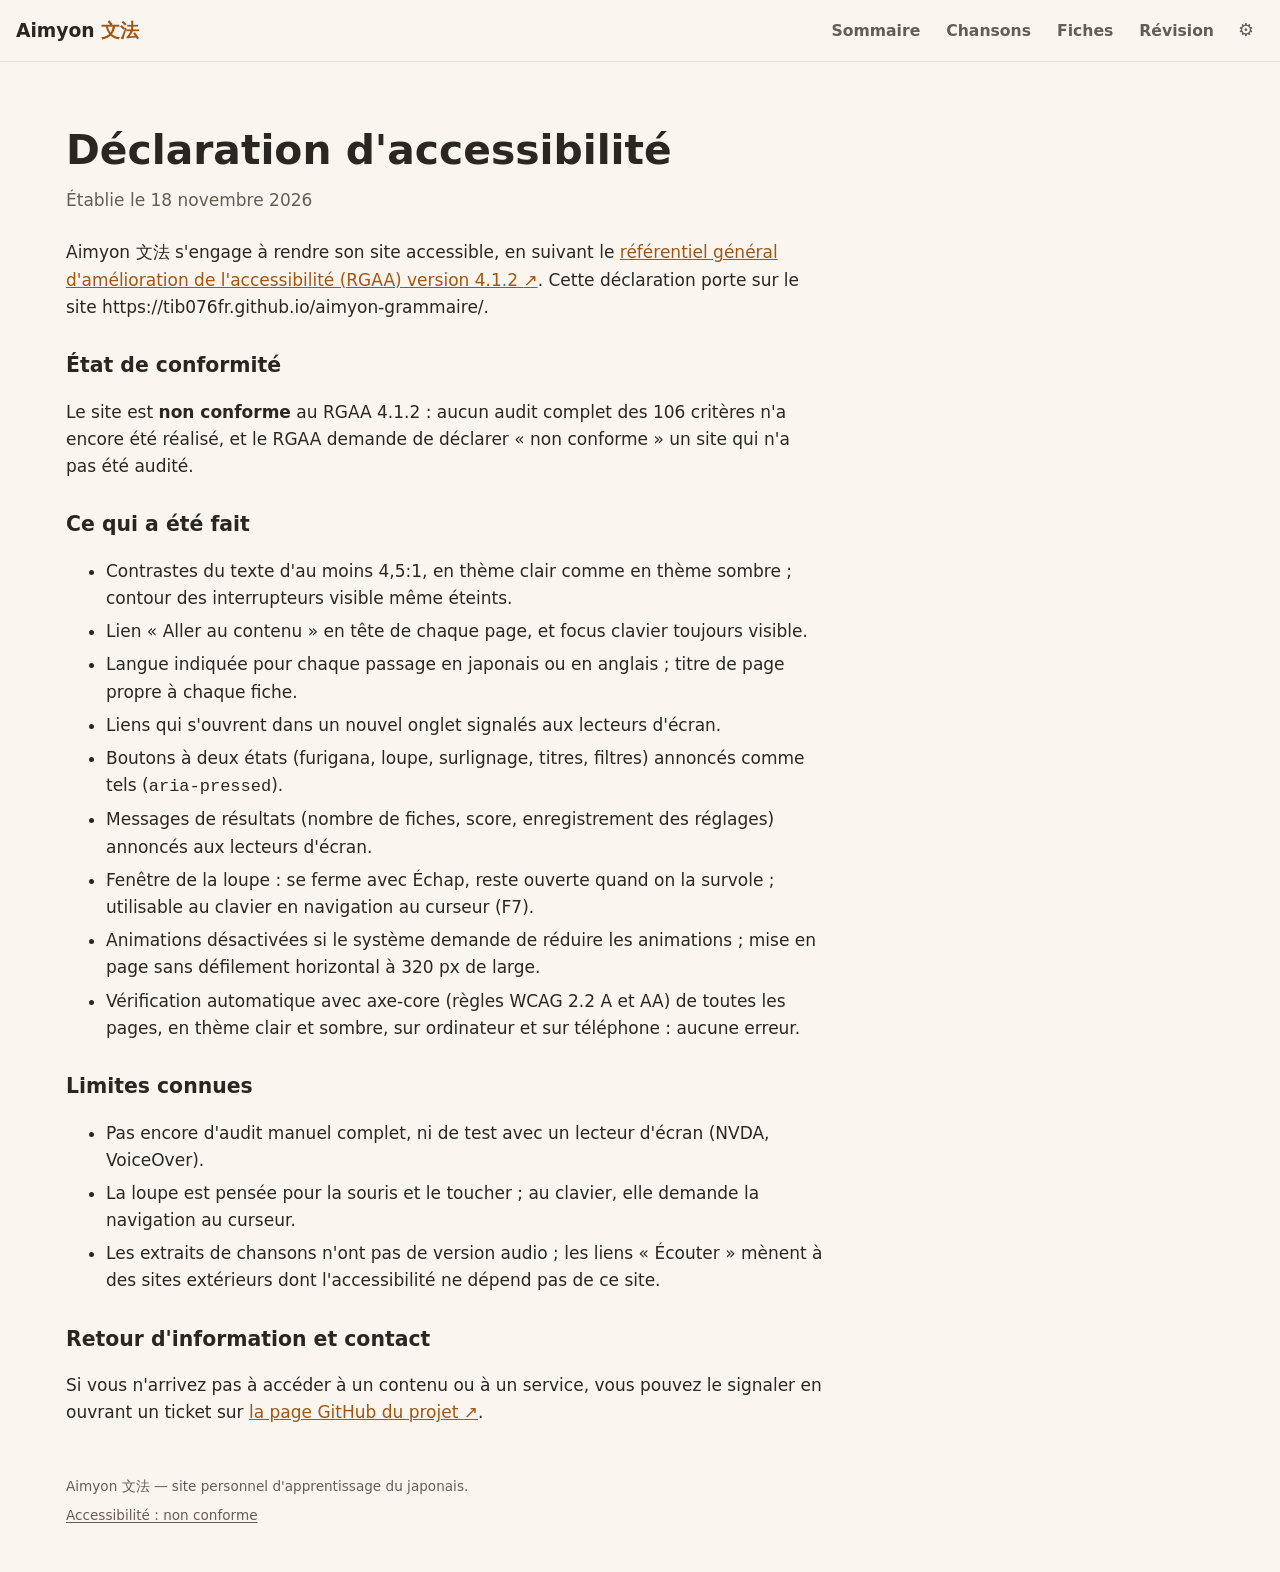
==== accessibilite.html @ 37bebb82 "Accessibilité (RGAA) : contrastes, lien d'évitement, focus visible, nouvelles fenêtres signalées, lo" ====
<!DOCTYPE html>
<html lang="fr">
<head>
  <meta charset="UTF-8">
  <meta http-equiv="Content-Security-Policy" content="default-src 'self'; script-src 'self'; style-src 'self'; img-src 'self' https://is1-ssl.mzstatic.com; connect-src 'none'; object-src 'none'; base-uri 'none'; form-action 'none'">
  <meta name="referrer" content="strict-origin-when-cross-origin">
  <meta name="viewport" content="width=device-width, initial-scale=1, viewport-fit=cover">
  <meta name="theme-color" content="#faf6ef" media="(prefers-color-scheme: light)">
  <meta name="theme-color" content="#1b1917" media="(prefers-color-scheme: dark)">
  <meta name="apple-mobile-web-app-title" content="Aimyon 文法">
  <link rel="apple-touch-icon" href="icone.png">
  <link rel="icon" href="icone.png">
  <title>Accessibilité — Aimyon 文法</title>
  <link rel="stylesheet" href="style.css">
</head>
<body>
  <a class="lien-evitement" href="#contenu">Aller au contenu</a>
  <nav class="nav" aria-label="Navigation principale">
    <a href="index.html" class="nav-logo">Aimyon <span lang="ja">文法</span></a>
    <div class="nav-liens">
      <a href="index.html">Sommaire</a>
      <a href="chansons.html">Chansons</a>
      <a href="fiches.html">Fiches</a>
      <a href="revision.html">Révision</a>
      <a href="reglages.html" class="nav-reglages" title="Réglages" aria-label="Réglages">⚙</a>
    </div>
  </nav>

  <header>
    <h1>Déclaration d'accessibilité</h1>
    <p>Établie le 18 novembre 2026</p>
  </header>

  <main id="contenu" tabindex="-1" class="texte-long">
    <p>Aimyon 文法 s'engage à rendre son site accessible, en suivant le <a href="https://accessibilite.numerique.gouv.fr/methode/criteres-et-tests/" target="_blank" rel="noopener">référentiel général d'amélioration de l'accessibilité (RGAA) version 4.1.2 ↗</a>. Cette déclaration porte sur le site <span lang="en">https://tib076fr.github.io/aimyon-grammaire/</span>.</p>

    <h2>État de conformité</h2>
    <p>Le site est <strong>non conforme</strong> au RGAA 4.1.2 : aucun audit complet des 106 critères n'a encore été réalisé, et le RGAA demande de déclarer « non conforme » un site qui n'a pas été audité.</p>

    <h2>Ce qui a été fait</h2>
    <ul>
      <li>Contrastes du texte d'au moins 4,5:1, en thème clair comme en thème sombre ; contour des interrupteurs visible même éteints.</li>
      <li>Lien « Aller au contenu » en tête de chaque page, et focus clavier toujours visible.</li>
      <li>Langue indiquée pour chaque passage en japonais ou en anglais ; titre de page propre à chaque fiche.</li>
      <li>Liens qui s'ouvrent dans un nouvel onglet signalés aux lecteurs d'écran.</li>
      <li>Boutons à deux états (furigana, loupe, surlignage, titres, filtres) annoncés comme tels (<code>aria-pressed</code>).</li>
      <li>Messages de résultats (nombre de fiches, score, enregistrement des réglages) annoncés aux lecteurs d'écran.</li>
      <li>Fenêtre de la loupe : se ferme avec Échap, reste ouverte quand on la survole ; utilisable au clavier en navigation au curseur (F7).</li>
      <li>Animations désactivées si le système demande de réduire les animations ; mise en page sans défilement horizontal à 320 px de large.</li>
      <li>Vérification automatique avec axe-core (règles WCAG 2.2 A et AA) de toutes les pages, en thème clair et sombre, sur ordinateur et sur téléphone : aucune erreur.</li>
    </ul>

    <h2>Limites connues</h2>
    <ul>
      <li>Pas encore d'audit manuel complet, ni de test avec un lecteur d'écran (NVDA, VoiceOver).</li>
      <li>La loupe est pensée pour la souris et le toucher ; au clavier, elle demande la navigation au curseur.</li>
      <li>Les extraits de chansons n'ont pas de version audio ; les liens « Écouter » mènent à des sites extérieurs dont l'accessibilité ne dépend pas de ce site.</li>
    </ul>

    <h2>Retour d'information et contact</h2>
    <p>Si vous n'arrivez pas à accéder à un contenu ou à un service, vous pouvez le signaler en ouvrant un ticket sur <a href="https://github.com/tib076fr/aimyon-grammaire/issues" target="_blank" rel="noopener">la page GitHub du projet ↗</a>.</p>
  </main>

  <footer>
    Aimyon 文法 — site personnel d'apprentissage du japonais.
    <p class="pied-liens"><a href="accessibilite.html" aria-current="page">Accessibilité : non conforme</a></p>
  </footer>

  <script src="commun.js"></script>
</body>
</html>
---- style.css ----
/* Les couleurs sont définies une seule fois ici, puis réutilisées partout */
:root {
  --fond: #faf6ef;
  --carte: #ffffff;
  --texte: #2a2622;
  --discret: #655d54;
  --accent: #a15513;        /* orange souci (マリーゴールド), assez foncé pour un contraste de 4,5:1 (RGAA 3.2) */
  --accent-doux: #fbe9d5;
  --bord: #e8dfd2;
  --sur-accent: #ffffff;    /* texte posé sur la couleur d'accent */
}

@media (prefers-color-scheme: dark) {
  :root {
    --fond: #1b1917;
    --carte: #262320;
    --texte: #f0ebe4;
    --discret: #a89f94;
    --accent: #f0a04b;
    --accent-doux: #3d2e1e;
    --bord: #3a3531;
    --sur-accent: #1b1917;
  }
}

* { box-sizing: border-box; }

body {
  margin: 0;
  background: var(--fond);
  color: var(--texte);
  font-family: system-ui, "Hiragino Sans", "Noto Sans JP", "Yu Gothic", sans-serif;
  line-height: 1.6;
}

header, main, footer {
  max-width: 760px;
  margin: 0 auto;
  padding: 0 16px;
}

header { padding-top: 40px; padding-bottom: 8px; }
h1 { margin: 0; font-size: 2rem; }
h1 span { color: var(--accent); }
header p { margin: 4px 0 0; color: var(--discret); }

/* Recherche et filtres */
.controles { margin: 24px 0; display: grid; gap: 12px; }

#recherche {
  width: 100%;
  padding: 12px 14px;
  font: inherit;
  color: inherit;
  background: var(--carte);
  border: 1px solid var(--bord);
  border-radius: 10px;
}
#recherche:focus { outline: 2px solid var(--accent); outline-offset: 1px; }

.filtres { display: flex; flex-wrap: wrap; gap: 8px; }
.filtres button {
  padding: 6px 16px;
  font: inherit;
  color: inherit;
  background: var(--carte);
  border: 1px solid var(--bord);
  border-radius: 999px;
  cursor: pointer;
}
.filtres button[aria-pressed="true"] {
  background: var(--accent);
  border-color: var(--accent);
  color: var(--sur-accent);
  font-weight: 600;
}

/* Fiches */
.fiches { display: grid; gap: 16px; }

.fiche {
  background: var(--carte);
  border: 1px solid var(--bord);
  border-radius: 14px;
  padding: 20px;
}

.fiche-tete { display: flex; align-items: center; justify-content: space-between; gap: 12px; }
.fiche h2 { margin: 0; font-size: 1.5rem; }

.niveau {
  font-size: 0.8rem;
  font-weight: 700;
  padding: 2px 10px;
  border-radius: 999px;
  background: var(--accent-doux);
  color: var(--accent);
}

.resume { margin: 4px 0 14px; color: var(--discret); }

blockquote {
  margin: 0 0 14px;
  padding: 14px 16px;
  background: var(--accent-doux);
  border-left: 4px solid var(--accent);
  border-radius: 0 10px 10px 0;
}
blockquote p { margin: 0; }

.japonais { font-size: 1.3rem; line-height: 2.2; }  /* place pour les furigana */
rt { font-size: 0.55em; color: var(--discret); }
.traduction { margin-top: 6px; }

cite { display: block; margin-top: 8px; font-size: 0.9rem; font-style: normal; color: var(--discret); }
cite a { color: var(--accent); font-weight: 600; text-decoration: none; }
cite a:hover { text-decoration: underline; }

.note { margin-top: 10px; padding-top: 10px; border-top: 1px solid var(--bord); font-size: 0.95rem; }

/* Les phrases modèles sont plus discrètes que les extraits de chansons */
blockquote.modele { background: transparent; border: 1px solid var(--bord); border-left: 4px solid var(--bord); }
blockquote.modele .japonais { font-size: 1.15rem; }
blockquote:last-child { margin-bottom: 0; }

.titre-chanson { color: var(--accent); font-weight: 600; }
blockquote:last-of-type { margin-bottom: 0; }
.sources { margin: 12px 0 0; font-size: 0.85rem; color: var(--discret); }
.sources a, footer a { color: inherit; text-decoration: underline; text-underline-offset: 2px; }
.sources a:hover, footer a:hover { color: var(--accent); }

.compteur { margin: 0; font-size: 0.9rem; color: var(--discret); }
.filtres .a-part { margin-left: auto; }

.vide { text-align: center; color: var(--discret); padding: 32px 0; }

footer { padding-top: 32px; padding-bottom: 32px; font-size: 0.8rem; color: var(--discret); }

/* ---------- Téléphone (iPhone) ---------- */
html { -webkit-text-size-adjust: 100%; }

/* Marges de sécurité : encoche et barre du bas */
header, main, footer {
  padding-left: max(16px, env(safe-area-inset-left));
  padding-right: max(16px, env(safe-area-inset-right));
}
footer { padding-bottom: max(32px, env(safe-area-inset-bottom)); }

/* 16px minimum : en dessous, Safari zoome tout seul dans le champ */
#recherche { font-size: 16px; }

/* Cibles assez grandes pour le doigt (44px, recommandation Apple) */
.filtres button { min-height: 44px; }
cite a, .sources a { display: inline-block; padding: 6px 0; }

@media (max-width: 480px) {
  header { padding-top: 24px; }
  h1 { font-size: 1.7rem; }
  .fiche { padding: 16px; }
  blockquote { padding: 12px; }
  .japonais { font-size: 1.2rem; }
  .filtres .a-part { margin-left: 0; }
}

/* Garde le point séparateur collé à son lien quand la ligne se coupe */
.ensemble { white-space: nowrap; }

/* Champ de recherche + bouton « Chercher » sur une même ligne */
.recherche { display: flex; gap: 8px; }
.recherche #recherche { flex: 1; min-width: 0; }
.recherche button {
  padding: 0 18px;
  min-height: 44px;
  font: inherit;
  font-weight: 600;
  color: var(--sur-accent);
  background: var(--accent);
  border: 1px solid var(--accent);
  border-radius: 10px;
  cursor: pointer;
}

/* Le point de grammaire mis en valeur dans la phrase */
mark {
  background: none;
  color: var(--accent);
  font-weight: 700;
  border-bottom: 2px solid var(--accent);
}
mark rt { font-weight: 400; }

/* Lignes de contexte (avant / après) : plus petites et plus pâles */
p.contexte { font-size: 1rem; line-height: 2; color: var(--discret); }
.traduction span { display: block; }
.traduction .contexte { font-size: 0.9rem; color: var(--discret); }

/* ---------- Grand écran (ordinateur) ---------- */
.exemples { display: grid; gap: 14px; }
.exemples blockquote { margin: 0; }

@media (min-width: 1000px) {
  html { font-size: 17px; }
  header, main, footer { max-width: 1180px; }
  header { padding-top: 56px; }
  h1 { font-size: 2.4rem; }
  .controles { margin: 32px 0; }
  .fiches { gap: 22px; }
  .fiche { padding: 28px; }

  /* Les exemples d'une fiche côte à côte : chanson à gauche, modèle à droite */
  .exemples { grid-template-columns: 1fr 1fr; gap: 18px; align-items: start; }
  .exemples blockquote:only-child { grid-column: 1 / -1; }
  /* Un 3e exemple seul sur sa ligne prend toute la largeur */
  .exemples blockquote:last-child:nth-child(odd) { grid-column: 1 / -1; }
}

@media (min-width: 1500px) {
  html { font-size: 18px; }
  header, main, footer { max-width: 1320px; }
}

/* Titre de chanson cliquable et infobulle d'anecdotes */
button.avec-anecdote {
  font: inherit;
  font-weight: 600;
  color: var(--accent);
  background: none;
  border: 0;
  border-bottom: 1px dashed var(--accent);
  padding: 6px 0 2px;
  cursor: pointer;
}
button.avec-anecdote::after { content: " ⓘ"; font-weight: 400; }
.infobulle {
  display: block;
  margin-top: 8px;
  padding: 12px 14px;
  background: var(--carte);
  color: var(--texte);
  border: 1px solid var(--accent);
  border-radius: 10px;
  box-shadow: 0 6px 18px rgba(0, 0, 0, 0.12);
  font-size: 0.95rem;
}
.infobulle[hidden] { display: none; }
.infobulle .anecdote { display: block; margin-bottom: 8px; }
.infobulle .anecdote-source { display: block; font-size: 0.85rem; color: var(--discret); }

/* ---------- Présentation plus aérée des exemples ---------- */
blockquote { padding: 20px 22px; }
blockquote p.contexte { margin: 0; }
blockquote .japonais { margin: 8px 0; }
.traduction { margin-top: 18px; padding-top: 14px; border-top: 1px dashed var(--bord); line-height: 1.7; }
.traduction span { padding: 3px 0; }
blockquote.modele .traduction { margin-top: 10px; padding-top: 0; border-top: 0; }
cite { margin-top: 16px; }
.note { margin-top: 16px; padding-top: 14px; line-height: 1.7; }
.resume { margin-bottom: 18px; line-height: 1.7; }
.exemples { gap: 18px; }
.sources { margin-top: 18px; }
@media (max-width: 480px) {
  blockquote { padding: 16px; }
}

/* Vignette de pochette à côté du titre de la chanson */
cite { display: flex; flex-wrap: wrap; align-items: center; gap: 4px 14px; }
cite .cite-texte { flex: 1; min-width: 12rem; }
cite .infobulle { flex-basis: 100%; }
.pochette { flex: none; padding: 0; line-height: 0; }
.pochette img {
  width: 56px; height: 56px;
  border-radius: 8px;
  border: 1px solid var(--bord);
  box-shadow: 0 2px 8px rgba(0, 0, 0, 0.15);
  object-fit: cover;
}
blockquote.modele cite { display: block; }

/* ============================================================
   NAVIGATION COMMUNE AUX PAGES
   ============================================================ */
:root {
  --n5: #277849; --n5-doux: #e2f3e8;
  --n4: #266f9e; --n4-doux: #e1eef8;
  --n3: #a35415; --n3-doux: #fbe9d5;
  --n2: #ab4167; --n2-doux: #f8e2ea;
  --n1: #6b4fbb; --n1-doux: #e9e3f8;
  --hj: #6b665f; --hj-doux: #ebe7e0;
  --ombre: 0 1px 2px rgba(60, 40, 20, 0.06), 0 6px 20px rgba(60, 40, 20, 0.07);
  --ombre-forte: 0 2px 4px rgba(60, 40, 20, 0.08), 0 14px 34px rgba(60, 40, 20, 0.14);
}
@media (prefers-color-scheme: dark) {
  :root {
    --n5: #6fcf94; --n5-doux: #1d3326;
    --n4: #6db6e6; --n4-doux: #182c3a;
    --n3: #f0a04b; --n3-doux: #3d2e1e;
    --n2: #e98bae; --n2-doux: #3a1f2a;
    --n1: #b9a3f5; --n1-doux: #2a2440;
    --hj: #b5aea4; --hj-doux: #33302c;
    --ombre: 0 1px 2px rgba(0, 0, 0, 0.3), 0 6px 20px rgba(0, 0, 0, 0.25);
    --ombre-forte: 0 2px 4px rgba(0, 0, 0, 0.35), 0 14px 34px rgba(0, 0, 0, 0.4);
  }
}

.nav {
  position: sticky; top: 0; z-index: 10;
  display: flex; align-items: center; justify-content: space-between; gap: 12px;
  padding: 10px max(16px, env(safe-area-inset-left));
  padding-right: max(16px, env(safe-area-inset-right));
  background: color-mix(in srgb, var(--fond) 88%, transparent);
  backdrop-filter: saturate(1.4) blur(10px);
  -webkit-backdrop-filter: saturate(1.4) blur(10px);
  border-bottom: 1px solid var(--bord);
}
.nav-logo { font-weight: 800; font-size: 1.1rem; color: var(--texte); text-decoration: none; white-space: nowrap; }
.nav-logo span { color: var(--accent); }
.nav-liens { display: flex; gap: 2px; overflow-x: auto; scrollbar-width: none; }
.nav-liens::-webkit-scrollbar { display: none; }
.nav-liens a {
  padding: 8px 12px; border-radius: 999px; white-space: nowrap;
  color: var(--discret); text-decoration: none; font-size: 0.92rem; font-weight: 600;
}
.nav-liens a:hover { color: var(--texte); background: var(--carte); }
.nav-liens a[aria-current="page"] { color: var(--accent); background: var(--accent-doux); }
@media (max-width: 480px) {
  .nav-logo { display: none; }
  .nav-liens a { padding: 8px 9px; }
  .nav { justify-content: center; }
}

/* Navigation d'une fiche à l'autre */
.navigation-fiche {
  display: flex; flex-wrap: wrap; justify-content: space-between; align-items: center; gap: 8px 16px;
  margin: 20px 0 16px; font-size: 0.95rem;
}
.navigation-fiche[hidden] { display: none; }
.navigation-fiche a { color: var(--accent); font-weight: 600; text-decoration: none; padding: 6px 0; }
.navigation-fiche a:hover { text-decoration: underline; }
.navigation-fiche .voisines { display: flex; gap: 18px; }

/* ============================================================
   SOMMAIRE
   ============================================================ */
.page-sommaire main, .page-sommaire .hero { max-width: 1240px; }

.hero { padding-top: 48px; padding-bottom: 28px; text-align: center; }
.hero-sur-titre { margin: 0 0 10px; color: var(--accent); font-weight: 600; letter-spacing: 0.08em; }
.hero h1 { font-size: clamp(2rem, 5.5vw, 3.4rem); line-height: 1.12; letter-spacing: -0.02em; margin: 0; }
.hero-texte { max-width: 38rem; margin: 16px auto 0; font-size: 1.08rem; color: var(--discret); line-height: 1.65; }
.chiffres { list-style: none; padding: 0; margin: 26px auto 0; display: flex; flex-wrap: wrap; justify-content: center; gap: 10px; }
.chiffres li {
  padding: 8px 14px; border-radius: 999px; background: var(--carte); border: 1px solid var(--bord);
  color: var(--discret); font-size: 0.9rem;
}
.chiffres strong { color: var(--texte); font-size: 1.05rem; margin-right: 2px; }
.hero-actions { margin: 26px 0 0; display: flex; flex-wrap: wrap; justify-content: center; gap: 10px; }
.bouton-principal, .bouton-secondaire {
  display: inline-block; padding: 12px 22px; border-radius: 12px; font-weight: 700; text-decoration: none;
}
.bouton-principal { background: var(--accent); color: #fff; box-shadow: var(--ombre); }
@media (prefers-color-scheme: dark) { .bouton-principal { color: #1b1917; } }
.bouton-secondaire { background: var(--carte); color: var(--texte); border: 1px solid var(--bord); }
.bouton-principal:hover, .bouton-secondaire:hover { transform: translateY(-1px); }

.panneau-filtres {
  display: grid; grid-template-columns: minmax(0, 1fr); gap: 14px; padding: 20px; margin: 12px 0 18px;
  background: var(--carte); border: 1px solid var(--bord); border-radius: 18px; box-shadow: var(--ombre);
}
.groupe-filtres { display: grid; grid-template-columns: 72px 1fr; align-items: start; gap: 10px; }
.etiquette-filtre { padding-top: 9px; font-size: 0.8rem; font-weight: 700; text-transform: uppercase; letter-spacing: 0.06em; color: var(--discret); }
.puces { display: flex; flex-wrap: wrap; gap: 8px; }
.puce {
  display: inline-flex; align-items: center; gap: 7px; min-height: 40px; padding: 6px 14px;
  font: inherit; font-size: 0.92rem; color: var(--texte); cursor: pointer;
  background: var(--fond); border: 1px solid var(--bord); border-radius: 999px;
  transition: background 0.15s, border-color 0.15s;
}
.puce:hover { border-color: var(--accent); }
.puce[aria-pressed="true"] { background: var(--texte); color: var(--fond); border-color: var(--texte); }
.puce .sous-libelle { font-size: 0.78rem; opacity: 0.7; }
.pastille { width: 10px; height: 10px; border-radius: 50%; background: currentColor; }
.puce-N5 .pastille { background: var(--n5); } .puce-N4 .pastille { background: var(--n4); }
.puce-N3 .pastille { background: var(--n3); } .puce-N2 .pastille { background: var(--n2); }
.puce-N1 .pastille { background: var(--n1); } .puce-Hors-JLPT .pastille { background: var(--hj); }
.puce-N5[aria-pressed="true"] { background: var(--n5); border-color: var(--n5); color: #fff; }
.puce-N4[aria-pressed="true"] { background: var(--n4); border-color: var(--n4); color: #fff; }
.puce-N3[aria-pressed="true"] { background: var(--n3); border-color: var(--n3); color: #fff; }
.puce-N2[aria-pressed="true"] { background: var(--n2); border-color: var(--n2); color: #fff; }
.puce-N1[aria-pressed="true"] { background: var(--n1); border-color: var(--n1); color: #fff; }
.puce-Hors-JLPT[aria-pressed="true"] { background: var(--hj); border-color: var(--hj); color: #fff; }
.puce[aria-pressed="true"] .pastille { background: #fff; }
@media (prefers-color-scheme: dark) {
  .puce-N5[aria-pressed="true"], .puce-N4[aria-pressed="true"],
  .puce-N3[aria-pressed="true"], .puce-N2[aria-pressed="true"],
  .puce-N1[aria-pressed="true"], .puce-Hors-JLPT[aria-pressed="true"] { color: #141210; }
}

.ligne-bas-filtres { display: flex; flex-wrap: wrap; align-items: center; justify-content: space-between; gap: 10px; }
.interrupteur { display: inline-flex; align-items: center; gap: 10px; cursor: pointer; font-size: 0.95rem; min-height: 40px; }
.interrupteur input { position: absolute; opacity: 0; width: 1px; height: 1px; }
.interrupteur-piste {
  position: relative; flex: none; width: 42px; height: 24px; border-radius: 999px;
  background: var(--bord); transition: background 0.2s;
}
.interrupteur-piste::after {
  content: ""; position: absolute; top: 3px; left: 3px; width: 18px; height: 18px; border-radius: 50%;
  background: #fff; box-shadow: 0 1px 3px rgba(0, 0, 0, 0.25); transition: transform 0.2s;
}
.interrupteur-piste { box-shadow: inset 0 0 0 2px var(--discret); } /* contour visible même éteint (RGAA 3.3) */
.interrupteur input:checked + .interrupteur-piste { background: var(--accent); box-shadow: none; }
.interrupteur input:checked + .interrupteur-piste::after { transform: translateX(18px); }
.interrupteur input:focus-visible + .interrupteur-piste { outline: 2px solid var(--accent); outline-offset: 2px; }
.lien-bouton { font: inherit; color: var(--accent); background: none; border: 0; cursor: pointer; font-weight: 600; padding: 8px 0; }
.lien-bouton[hidden] { display: none; }

.section-theme { margin-top: 34px; }
.section-theme h2 { font-size: 1.3rem; margin: 0 0 14px; display: flex; align-items: center; gap: 10px; }
.section-theme .compte {
  font-size: 0.8rem; font-weight: 700; color: var(--discret);
  background: var(--carte); border: 1px solid var(--bord); border-radius: 999px; padding: 2px 9px;
}
.grille { display: grid; gap: 14px; grid-template-columns: repeat(auto-fill, minmax(230px, 1fr)); }

.carte-point {
  --couleur: var(--accent); --couleur-douce: var(--accent-doux);
  position: relative; display: flex; flex-direction: column; gap: 8px; min-height: 168px;
  padding: 16px 16px 14px; border-radius: 16px; text-decoration: none; color: var(--texte);
  background: var(--carte); border: 1px solid var(--bord); box-shadow: var(--ombre);
  transition: transform 0.18s ease, box-shadow 0.18s ease, border-color 0.18s;
  overflow: hidden;
}
.carte-point::before {
  content: ""; position: absolute; inset: 0 0 auto 0; height: 4px; background: var(--couleur);
}
.carte-point:hover, .carte-point:focus-visible {
  transform: translateY(-3px); box-shadow: var(--ombre-forte); border-color: var(--couleur);
}
.carte-point.niveau-N5 { --couleur: var(--n5); --couleur-douce: var(--n5-doux); }
.carte-point.niveau-N4 { --couleur: var(--n4); --couleur-douce: var(--n4-doux); }
.carte-point.niveau-N3 { --couleur: var(--n3); --couleur-douce: var(--n3-doux); }
.carte-point.niveau-N2 { --couleur: var(--n2); --couleur-douce: var(--n2-doux); }
.carte-point.niveau-N1 { --couleur: var(--n1); --couleur-douce: var(--n1-doux); }
.carte-point.niveau-Hors-JLPT { --couleur: var(--hj); --couleur-douce: var(--hj-doux); }
.carte-niveau {
  align-self: flex-start; font-size: 0.72rem; font-weight: 800; letter-spacing: 0.05em;
  padding: 2px 9px; border-radius: 999px; color: var(--couleur); background: var(--couleur-douce);
}
.carte-titre { font-size: 1.35rem; font-weight: 700; line-height: 1.3; }
.carte-resume {
  font-size: 0.9rem; line-height: 1.5; color: var(--discret);
  display: -webkit-box; -webkit-line-clamp: 3; -webkit-box-orient: vertical; overflow: hidden;
}
.carte-pied { margin-top: auto; padding-top: 8px; display: flex; align-items: center; gap: 8px; min-height: 32px; font-size: 0.8rem; }
.carte-pochettes { display: inline-flex; flex: none; }
.carte-pochettes img {
  width: 28px; height: 28px; border-radius: 6px; object-fit: cover;
  border: 2px solid var(--carte); margin-left: -8px; box-shadow: 0 1px 3px rgba(0, 0, 0, 0.2);
}
.carte-pochettes img:first-child { margin-left: 0; }
.carte-chansons { color: var(--couleur); font-weight: 600; white-space: nowrap; overflow: hidden; text-overflow: ellipsis; }
.carte-modele { color: var(--discret); font-style: italic; }

@media (max-width: 480px) {
  .hero { padding-top: 32px; }
  .panneau-filtres { padding: 16px; border-radius: 14px; }
  .groupe-filtres { grid-template-columns: minmax(0, 1fr); gap: 6px; }
  .etiquette-filtre { padding-top: 0; }
  .puces-themes { flex-wrap: nowrap; overflow-x: auto; padding-bottom: 4px; margin-right: -16px; scrollbar-width: none; }
  .puces-themes::-webkit-scrollbar { display: none; }
  .puces-themes .puce { flex: none; }
  .grille { grid-template-columns: 1fr 1fr; gap: 10px; }
  .carte-point { min-height: 150px; padding: 14px 12px 12px; }
  .carte-titre { font-size: 1.15rem; }
  .carte-resume { -webkit-line-clamp: 2; font-size: 0.85rem; }
  .carte-chansons { display: none; }
}
@media (prefers-reduced-motion: reduce) {
  .carte-point, .puce, .interrupteur-piste::after { transition: none; }
  .carte-point:hover { transform: none; }
}

/* Champ de recherche du sommaire : même apparence que celui des fiches */
#recherche-sommaire {
  flex: 1; min-width: 0; padding: 12px 14px; font: inherit; font-size: 16px; color: inherit;
  background: var(--fond); border: 1px solid var(--bord); border-radius: 10px;
}
#recherche-sommaire:focus { outline: 2px solid var(--accent); outline-offset: 1px; }
@media (max-width: 480px) {
  .puce .sous-libelle .nom-niveau { display: none; }
  #filtre-niveaux { flex-wrap: nowrap; overflow-x: auto; margin-right: -16px; scrollbar-width: none; }
  #filtre-niveaux::-webkit-scrollbar { display: none; }
  #filtre-niveaux .puce { flex: none; }
}

/* Le point de grammaire et sa traduction partagent la même couleur */
:root { --point: #cd3168; }
@media (prefers-color-scheme: dark) { :root { --point: #ff7aa2; } }
mark { color: var(--point); border-bottom: 0; font-weight: 700; }
.traduction mark { font-weight: 600; }

/* ---- Construction, mise en garde, points proches ---- */
.etiquette {
  display: inline-block; margin-right: 6px; padding: 1px 8px; border-radius: 999px;
  font-size: 0.72rem; font-weight: 700; letter-spacing: 0.04em; text-transform: uppercase;
  background: var(--accent-doux); color: var(--accent);
}
.construction { margin: 0 0 14px; }
.construction ul { margin: 6px 0 0; padding-left: 1.2em; }
.construction li { margin: 2px 0; font-size: 0.95rem; }
.attention { margin: 0 0 14px; font-size: 0.95rem; }
.attention .etiquette { background: #fde7d3; color: #a94e08; }
@media (prefers-color-scheme: dark) { .attention .etiquette { background: #3d2a1a; color: #f0a04b; } }
.voir-aussi { margin: 14px 0 0; font-size: 0.95rem; line-height: 1.9; }
.voir-aussi a { color: var(--accent); text-decoration: underline; text-underline-offset: 2px; }
.voir-aussi a:hover { text-decoration: underline; }

/* ---- Bas de fiche : sources ---- */
.fiche-pied { display: flex; flex-wrap: wrap; align-items: center; justify-content: space-between; gap: 10px; margin-top: 16px; }
.fiche-pied .sources { margin: 0; }
.sentinelle { height: 1px; }

/* ---- Page Révision ---- */
.page-revision .panneau-filtres { margin-bottom: 18px; }
.question .trou { display: inline-block; min-width: 3em; border-bottom: 2px solid var(--accent); color: var(--accent); text-align: center; }
.question .origine { margin: 10px 0 0; font-size: 0.9rem; color: var(--discret); }
.question .indice { margin-top: 10px; color: var(--discret); }
.question .indice summary { cursor: pointer; font-size: 0.9rem; }
.choix { display: grid; grid-template-columns: repeat(2, minmax(0, 1fr)); gap: 10px; margin-top: 16px; }
.choix-reponse {
  font: inherit; font-size: 1.05rem; padding: 12px 10px; border-radius: 12px; cursor: pointer;
  border: 1px solid var(--bord); background: var(--fond); color: inherit;
}
.choix-reponse:hover:not([disabled]) { border-color: var(--accent); }
.choix-reponse.bonne { background: #2b7e4f; border-color: #2b7e4f; color: #fff; }
.choix-reponse.mauvaise { background: #c2410c; border-color: #c2410c; color: #fff; }
.choix-reponse[disabled] { cursor: default; }
.verdict { margin: 16px 0 0; }
.verdict-bon { color: #2b7e4f; }
.verdict-faux { color: #c2410c; }
@media (prefers-color-scheme: dark) { .verdict-bon { color: #6fcf94; } .verdict-faux { color: #f08a5d; } }
.verdict a { color: inherit; font-weight: 700; }
#suivante { border: 0; cursor: pointer; font: inherit; font-weight: 700; padding: 10px 18px; border-radius: 12px; }
@media (max-width: 480px) { .choix { grid-template-columns: minmax(0, 1fr); } }

/* Pochette sur la page Révision */
.question div.origine { display: flex; align-items: center; gap: 14px; margin-top: 14px; }
.pochette-revision { width: 72px; height: 72px; border-radius: 10px; object-fit: cover; flex: none; box-shadow: var(--ombre); }
.origine-titre { display: block; font-size: 1rem; color: inherit; font-weight: 600; }
.origine-disque { display: block; font-size: 0.85rem; color: var(--discret); margin-top: 2px; }

/* ---- Page Chansons ---- */
.page-chansons .album { margin: 28px 0; }
.album-tete { display: flex; align-items: center; gap: 14px; margin-bottom: 12px; }
.album-tete h2 { margin: 0; font-size: 1.25rem; }
.album-pochette { width: 56px; height: 56px; border-radius: 8px; object-fit: cover; box-shadow: var(--ombre); }
.album-type { margin: 2px 0 0; color: var(--discret); font-size: 0.9rem; }
.grille-chansons { display: grid; grid-template-columns: repeat(auto-fill, minmax(320px, 1fr)); gap: 12px; align-items: start; }
.chanson { background: var(--carte); border: 1px solid var(--bord); border-radius: 14px; overflow: hidden; }
.chanson-tete {
  display: flex; align-items: center; gap: 12px; width: 100%; padding: 10px 12px; border: 0;
  background: transparent; color: inherit; font: inherit; text-align: left; cursor: pointer;
}
.chanson-tete:hover { background: var(--accent-doux); }
.chanson-pochette { width: 64px; height: 64px; border-radius: 8px; object-fit: cover; flex: none; }
.chanson-pochette.sans-image { display: grid; place-items: center; background: var(--accent-doux); color: var(--accent); font-size: 1.6rem; }
.chanson-infos { flex: 1; min-width: 0; }
.chanson-titre { display: block; font-weight: 700; font-size: 1.05rem; }
.chanson-disque { display: block; color: var(--discret); font-size: 0.82rem; margin-top: 2px; }
.chanson-compte {
  flex: none; min-width: 2em; padding: 2px 8px; border-radius: 999px; text-align: center;
  background: var(--accent-doux); color: var(--accent); font-weight: 700; font-size: 0.9rem;
}
.chanson-tete[aria-expanded="true"] .chanson-compte { background: var(--accent); color: var(--sur-accent); }
.chanson-detail { padding: 4px 14px 14px; border-top: 1px solid var(--bord); }
.points-chanson { list-style: none; margin: 0; padding: 0; }
.points-chanson li { padding: 10px 0; border-bottom: 1px dashed var(--bord); }
.points-chanson li:last-child { border-bottom: 0; }
.point-chanson { display: inline-flex; align-items: center; gap: 8px; color: inherit; text-decoration: none; font-weight: 700; }
.point-chanson:hover .point-titre { color: var(--accent); text-decoration: underline; }
.points-chanson .japonais { margin: 6px 0 2px; font-size: 1.05rem; }
.points-chanson .traduction { margin: 0; color: var(--discret); font-size: 0.92rem; }
.pas-encore { color: var(--discret); font-style: italic; margin: 10px 0; }
.lien-paroles { display: inline-block; margin-top: 8px; color: var(--accent); font-size: 0.9rem; }
@media (max-width: 480px) { .grille-chansons { grid-template-columns: minmax(0, 1fr); } }

/* Bouton « Au hasard » */
button.bouton-secondaire { font: inherit; cursor: pointer; }
.lien-hasard {
  font: inherit; font-size: 0.95rem; font-weight: 600; cursor: pointer; padding: 6px 14px;
  border-radius: 999px; border: 1px solid var(--bord); background: var(--carte); color: var(--accent);
}
.lien-hasard:hover { border-color: var(--accent); }
.controles .lien-hasard { margin-top: 10px; }
.navigation-fiche { flex-wrap: wrap; }

/* Un élément marqué « hidden » reste caché, même si une règle lui donne un display */
[hidden] { display: none !important; }

/* Anecdote sur la page Chansons */
.chanson-anecdote { flex: none; font-size: 1.05rem; }
.anecdote-chanson { margin: 12px 0 6px; padding: 12px 14px; border-radius: 12px; background: var(--accent-doux); }
.anecdote-chanson p { margin: 6px 0; font-size: 0.95rem; line-height: 1.55; }
.anecdote-chanson .etiquette { background: var(--carte); margin: 0 0 4px; }
.anecdote-chanson .sources { font-size: 0.82rem; }

/* Furigana masquées : on garde la place pour que le texte ne saute pas */
.sans-furigana rt { visibility: hidden; }
.actions-fiches { display: flex; flex-wrap: wrap; gap: 8px; }
.controles .actions-fiches { margin-top: 10px; }
.controles .actions-fiches .lien-hasard { margin-top: 0; }
.bouton-furigana[aria-pressed="false"] { color: var(--discret); }

/* ---------- Loupe kanji (fenêtre au survol d'un kanji) ---------- */
.loupe-surligne { background-color: #ffe98a; color: #2a2622; border-radius: 2px; }
#loupe-kanji {
  position: absolute; z-index: 1000; width: min(360px, calc(100vw - 16px));
  max-height: min(70vh, 520px); overflow-y: auto;
  background: var(--carte); color: var(--texte); border: 1px solid var(--bord);
  border-radius: 12px; box-shadow: 0 10px 30px rgba(0, 0, 0, 0.22);
  padding: 14px 16px; font-size: 0.92rem; line-height: 1.5;
}
#loupe-kanji[hidden] { display: none !important; }
#loupe-kanji p { margin: 6px 0; }
.loupe-tete { display: flex; gap: 14px; align-items: center; }
.loupe-kanji { font-size: 3rem; line-height: 1; color: var(--accent); }
.loupe-lectures { font-size: 1.05rem; }
.loupe-etiquette {
  display: inline-block; font-size: 0.72rem; font-weight: 700; text-transform: uppercase;
  color: var(--discret); border: 1px solid var(--bord); border-radius: 6px; padding: 0 5px; margin-right: 4px;
}
.loupe-okuri { color: var(--discret); }
.loupe-sens { font-size: 1.05rem; font-weight: 600; }
.loupe-note { font-size: 0.8rem; font-weight: 400; color: var(--discret); }
.loupe-infos { color: var(--discret); }
.loupe-liste { margin: 4px 0; padding-left: 18px; color: var(--discret); font-size: 0.85rem; }
.loupe-elements { margin: 8px 0; }
.loupe-element {
  display: inline-block; min-width: 1.8em; text-align: center; font-size: 1.1rem;
  background: var(--accent-doux); border-radius: 6px; padding: 0 4px; margin: 2px 3px 2px 0;
}
.loupe-refs { margin: 6px 0; font-size: 0.85rem; }
.loupe-refs summary { cursor: pointer; color: var(--discret); }
.loupe-refs ul { margin: 4px 0; padding-left: 18px; }
.loupe-liens { display: flex; gap: 14px; font-weight: 600; }
.loupe-liens a { color: var(--accent); }
.loupe-pied {
  display: flex; flex-wrap: wrap; gap: 6px 12px; justify-content: space-between; align-items: center;
  border-top: 1px solid var(--bord); padding-top: 8px; font-size: 0.75rem; color: var(--discret);
}
.loupe-pied a { color: inherit; }
.bouton-loupe-off {
  font: inherit; cursor: pointer; background: none; border: 1px solid var(--bord);
  border-radius: 999px; padding: 2px 10px; color: var(--discret);
}
.bouton-loupe-off:hover { border-color: var(--accent); color: var(--accent); }
.loupe-onglets { display: flex; gap: 4px; margin: -4px 0 10px; border-bottom: 1px solid var(--bord); }
.loupe-onglet {
  font: inherit; font-size: 0.85rem; font-weight: 700; cursor: pointer; background: none; color: var(--discret);
  border: none; border-bottom: 2px solid transparent; padding: 4px 10px 6px; margin-bottom: -1px;
}
.loupe-onglet[aria-pressed="true"] { color: var(--accent); border-bottom-color: var(--accent); }
.loupe-onglet:disabled { opacity: 0.4; cursor: default; }
.mot + .mot { border-top: 1px dashed var(--bord); margin-top: 10px; padding-top: 10px; }
.mot-tete { display: flex; flex-wrap: wrap; align-items: baseline; gap: 4px 10px; }
.mot-forme { font-size: 1.45rem; color: var(--accent); line-height: 1.2; }
.mot-lecture { font-size: 1.05rem; color: #2a7e4f; }
@media (prefers-color-scheme: dark) { .mot-lecture { color: #7fd1a0; } }
.mot-courant {
  font-size: 0.7rem; font-weight: 700; text-transform: uppercase; color: var(--discret);
  border: 1px solid var(--bord); border-radius: 6px; padding: 0 5px;
}
.mot-lien { margin-left: auto; font-size: 0.8rem; font-weight: 600; color: var(--accent); }
.mot-raisons { display: block; font-size: 0.8rem; color: var(--discret); }
.mot-fr { margin: 6px 0 2px; font-weight: 600; }
.mot-sens { margin: 4px 0; padding-left: 20px; }
.mot-sens li { margin: 2px 0; }
.mot-pos {
  display: inline-block; font-size: 0.7rem; color: var(--discret); background: var(--accent-doux);
  border-radius: 5px; padding: 0 5px; margin-right: 4px;
}

/* ---------- Page Réglages ---------- */
.nav-liens a.nav-reglages { font-size: 1.05rem; padding: 6px 10px; }
@media (max-width: 480px) { .nav-liens a.nav-reglages { padding: 6px 6px; } }
.reglages { background: var(--carte); border: 1px solid var(--bord); border-radius: 16px; padding: 8px 20px 18px; margin: 16px 0 32px; }
.reglages h2 { font-size: 1.1rem; margin: 18px 0 4px; }
.reglages .interrupteur { display: flex; margin: 4px 0; }
.reglages .interrupteur input:disabled + .interrupteur-piste { opacity: 0.4; }
.reglage-aide { color: var(--discret); font-size: 0.88rem; margin: 4px 0 8px; }
.reglage-choix { border: none; padding: 0; margin: 14px 0 0; }
.reglage-choix legend { font-weight: 700; font-size: 1.1rem; padding: 0; margin-bottom: 6px; }
.reglage-choix label { display: flex; align-items: center; gap: 10px; min-height: 40px; cursor: pointer; }
.reglage-choix input { accent-color: var(--accent); width: 18px; height: 18px; }
.reglage-pied { display: flex; flex-wrap: wrap; align-items: center; gap: 10px 16px; margin: 20px 0 0; }
.lien-hasard:disabled { opacity: 0.45; cursor: default; }
@media (max-width: 360px) { .nav-liens { gap: 0; } .nav-liens a { padding: 8px 4px; font-size: 0.82rem; } .nav-liens a.nav-reglages { padding: 6px 3px; } }
.hors-ligne-etat { margin: 6px 0 10px; }
.hors-ligne-boutons { display: flex; flex-wrap: wrap; gap: 8px; }
.hors-ligne progress { width: 100%; height: 8px; margin-top: 10px; accent-color: var(--accent); }
.bouton-discret { color: var(--discret); }

/* Titres des chansons : originaux ou internationaux (classe sur <html>) */
.titre-international { display: none; }
.titres-internationaux .titre-international { display: inline; }
.titres-internationaux .titre-original { display: none; }

/* ---------- Accessibilité (RGAA) ---------- */
/* Focus toujours visible au clavier (RGAA 10.7) */
:focus-visible { outline: 3px solid var(--accent); outline-offset: 2px; }
main:focus { outline: none; }
/* Lien d'évitement : visible dès qu'il reçoit le focus (RGAA 12.7) */
.lien-evitement {
  position: absolute; left: 8px; top: -100px; z-index: 2000; padding: 10px 16px; border-radius: 10px;
  background: var(--texte); color: var(--fond); font-weight: 700; text-decoration: none;
}
.lien-evitement:focus { top: 8px; }
/* Texte lu par les lecteurs d'écran seulement */
.lecteur-ecran {
  position: absolute !important; width: 1px; height: 1px; padding: 0; margin: -1px;
  overflow: hidden; clip: rect(0, 0, 0, 0); white-space: nowrap; border: 0;
}
.pied-liens { margin-top: 8px; }
.pied-liens a { color: inherit; }
@media (prefers-reduced-motion: reduce) {
  *, *::before, *::after { transition: none !important; animation: none !important; scroll-behavior: auto !important; }
}
.texte-long > * { max-width: 70ch; }
.texte-long h2 { font-size: 1.2rem; margin: 28px 0 8px; }
.texte-long li { margin: 6px 0; }
.texte-long a { color: var(--accent); }
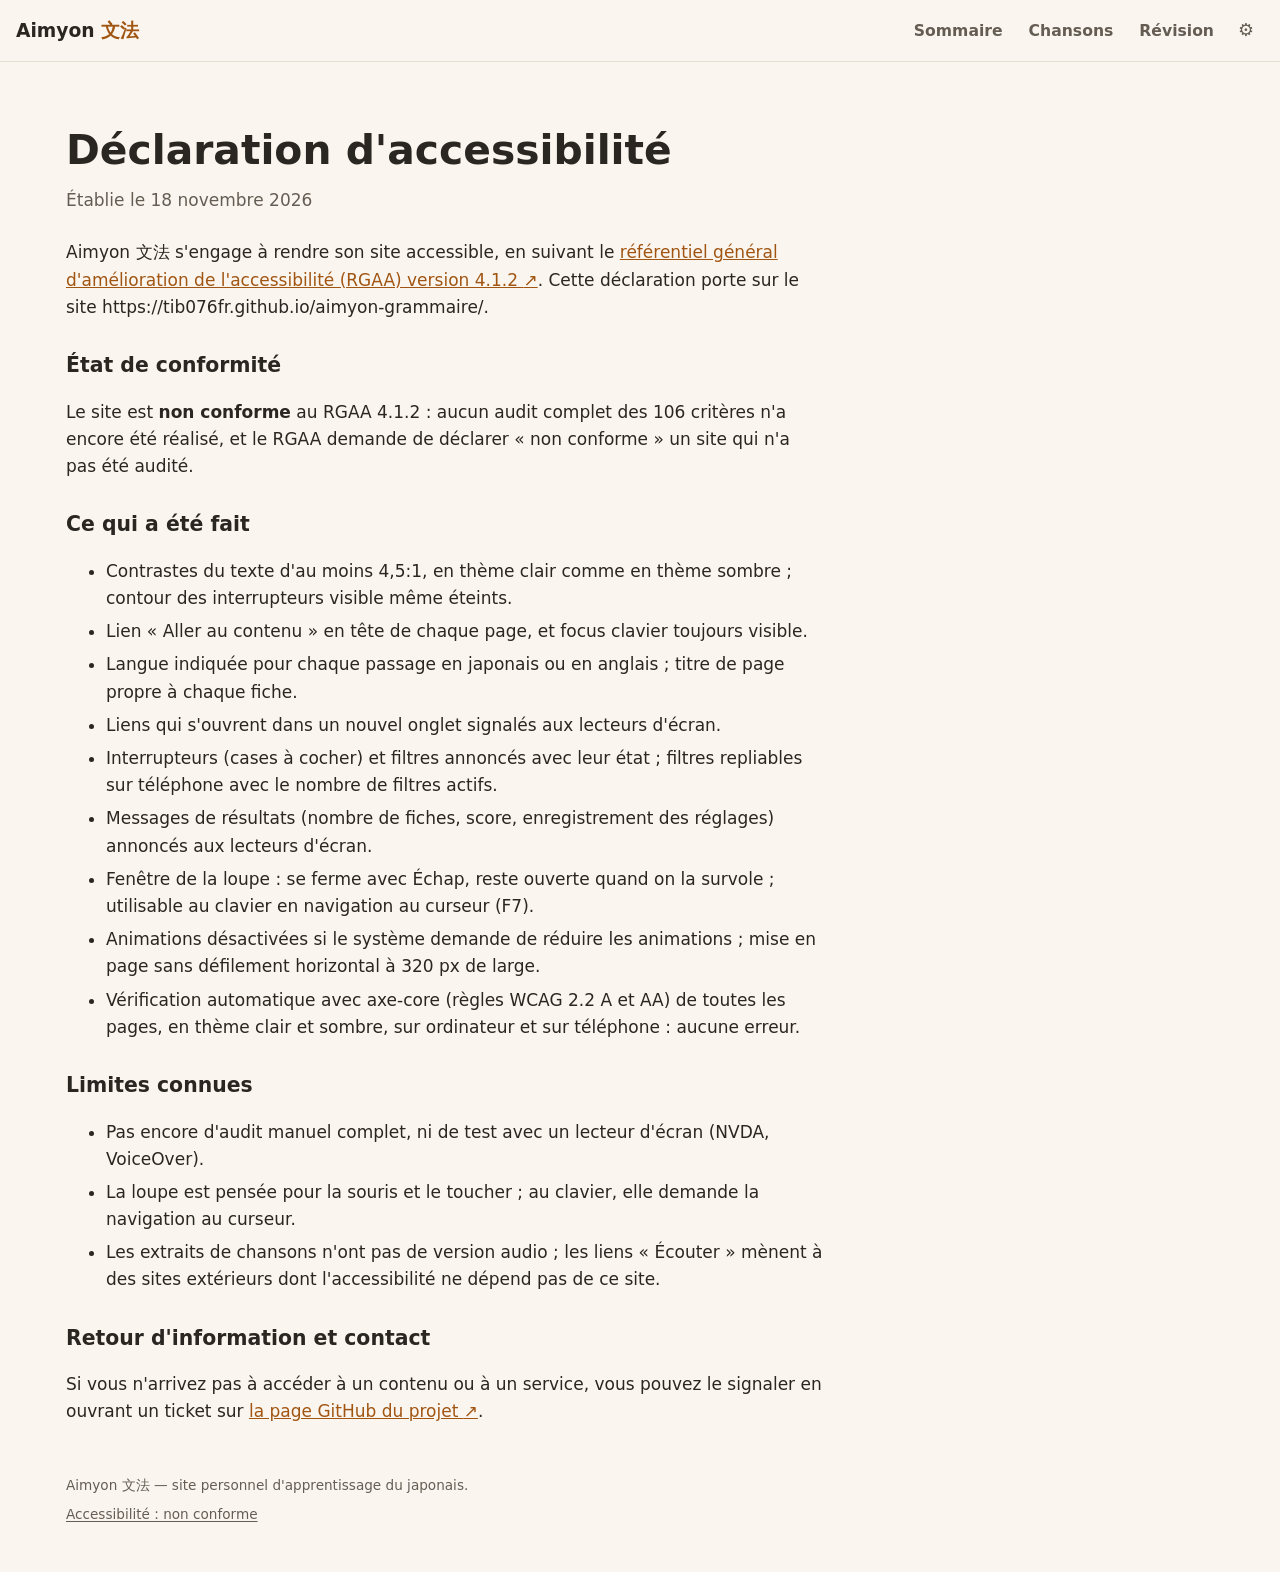
==== commit 133e6ebc: "Ergonomie : fiche allégée (navigation en bas), réglages d'affichage dans ⚙, filtres repliables, accu" ====
--- a/accessibilite.html
+++ b/accessibilite.html
@@ -20,7 +20,6 @@
     <div class="nav-liens">
       <a href="index.html">Sommaire</a>
       <a href="chansons.html">Chansons</a>
-      <a href="fiches.html">Fiches</a>
       <a href="revision.html">Révision</a>
       <a href="reglages.html" class="nav-reglages" title="Réglages" aria-label="Réglages">⚙</a>
     </div>
@@ -43,7 +42,7 @@
       <li>Lien « Aller au contenu » en tête de chaque page, et focus clavier toujours visible.</li>
       <li>Langue indiquée pour chaque passage en japonais ou en anglais ; titre de page propre à chaque fiche.</li>
       <li>Liens qui s'ouvrent dans un nouvel onglet signalés aux lecteurs d'écran.</li>
-      <li>Boutons à deux états (furigana, loupe, surlignage, titres, filtres) annoncés comme tels (<code>aria-pressed</code>).</li>
+      <li>Interrupteurs (cases à cocher) et filtres annoncés avec leur état ; filtres repliables sur téléphone avec le nombre de filtres actifs.</li>
       <li>Messages de résultats (nombre de fiches, score, enregistrement des réglages) annoncés aux lecteurs d'écran.</li>
       <li>Fenêtre de la loupe : se ferme avec Échap, reste ouverte quand on la survole ; utilisable au clavier en navigation au curseur (F7).</li>
       <li>Animations désactivées si le système demande de réduire les animations ; mise en page sans défilement horizontal à 320 px de large.</li>
--- a/style.css
+++ b/style.css
@@ -728,3 +728,71 @@
 .texte-long h2 { font-size: 1.2rem; margin: 28px 0 8px; }
 .texte-long li { margin: 6px 0; }
 .texte-long a { color: var(--accent); }
+
+/* ---------- Page d'une fiche : en-tête sur une ligne, navigation en bas ---------- */
+.tete-fiche {
+  display: flex; flex-wrap: wrap; align-items: center; justify-content: space-between; gap: 4px 16px;
+  padding-top: 18px; padding-bottom: 6px;
+}
+.fil-ariane { margin: 0; display: flex; flex-wrap: wrap; align-items: baseline; gap: 4px 10px; }
+.fil-ariane a { color: var(--accent); font-weight: 600; text-decoration: none; }
+.fil-ariane a:hover { text-decoration: underline; }
+.theme-fiche:not(:empty)::before { content: "·"; margin-right: 10px; color: var(--discret); }
+.theme-fiche { color: var(--discret); }
+.interrupteur-compact { min-height: 36px; font-size: 0.9rem; }
+.fiche-tete h1 { font-size: 1.6rem; margin: 0; }
+.navigation-fiche {
+  display: grid; grid-template-columns: 1fr auto 1fr; align-items: center; gap: 10px;
+  margin: 18px 0 8px;
+}
+.navigation-fiche .voisine {
+  color: var(--accent); font-weight: 600; text-decoration: none; padding: 10px 0;
+  overflow: hidden; text-overflow: ellipsis; white-space: nowrap; min-width: 0;
+}
+.navigation-fiche .voisine:hover .voisine-titre { text-decoration: underline; }
+.navigation-fiche .suivante { text-align: right; }
+.navigation-fiche .lien-hasard { white-space: nowrap; }
+/* Sur téléphone : barre fixe en bas de l'écran, à portée de pouce */
+@media (max-width: 700px) {
+  .navigation-fiche {
+    position: sticky; bottom: 0; z-index: 5; margin: 12px -16px 0; padding: 8px 16px;
+    padding-bottom: max(8px, env(safe-area-inset-bottom));
+    background: color-mix(in srgb, var(--fond) 92%, transparent);
+    backdrop-filter: blur(10px); -webkit-backdrop-filter: blur(10px);
+    border-top: 1px solid var(--bord);
+  }
+  .navigation-fiche .voisine { font-size: 0.92rem; }
+  .navigation-fiche .hasard-texte { position: absolute; width: 1px; height: 1px; overflow: hidden; clip: rect(0, 0, 0, 0); }
+  .navigation-fiche .lien-hasard { padding: 6px 12px; }
+}
+
+/* ---------- Filtres repliables (téléphone) ---------- */
+.filtres-repliables > summary {
+  list-style: none; cursor: pointer; display: inline-flex; align-items: center; gap: 6px;
+  min-height: 40px; padding: 6px 14px; margin-top: 10px; border-radius: 999px;
+  border: 1px solid var(--bord); background: var(--fond); font-weight: 600; color: var(--texte);
+}
+.filtres-repliables > summary::-webkit-details-marker { display: none; }
+.filtres-repliables > summary::after { content: "▾"; color: var(--discret); }
+.filtres-repliables[open] > summary::after { content: "▴"; }
+.filtres-repliables[open] > summary { margin-bottom: 12px; }
+.filtres-repliables > .groupe-filtres + .groupe-filtres, .filtres-repliables > .ligne-bas-filtres { margin-top: 12px; }
+@media (min-width: 701px) { .filtres-repliables > summary { display: none; } }
+
+/* ---------- Accueil plus court sur téléphone ---------- */
+@media (max-width: 600px) {
+  .hero { padding-top: 24px; padding-bottom: 16px; }
+  .hero-texte { font-size: 1rem; margin-top: 10px; }
+  .chiffres { gap: 0; margin-top: 14px; font-size: 0.82rem; flex-wrap: nowrap; white-space: nowrap; }
+  .chiffres li { border: 0; background: none; padding: 0; box-shadow: none; }
+  .chiffres li { font-size: inherit; }
+  .chiffres li + li::before { content: "·"; margin: 0 6px; color: var(--discret); }
+  .chiffres li:nth-child(4) { display: none; }
+  .hero h1 { font-size: 1.9rem; }
+  .hero-sur-titre { font-size: 0.9rem; margin-bottom: 6px; }
+  .hero-actions { flex-wrap: nowrap; }
+  .hero-actions > * { flex: 1 1 0; padding-left: 10px; padding-right: 10px; white-space: nowrap; }
+  .chiffres strong { font-size: inherit; }
+  .hero-actions { margin-top: 16px; }
+}
+@media (max-width: 360px) { .chiffres li:nth-child(3) { display: none; } }
